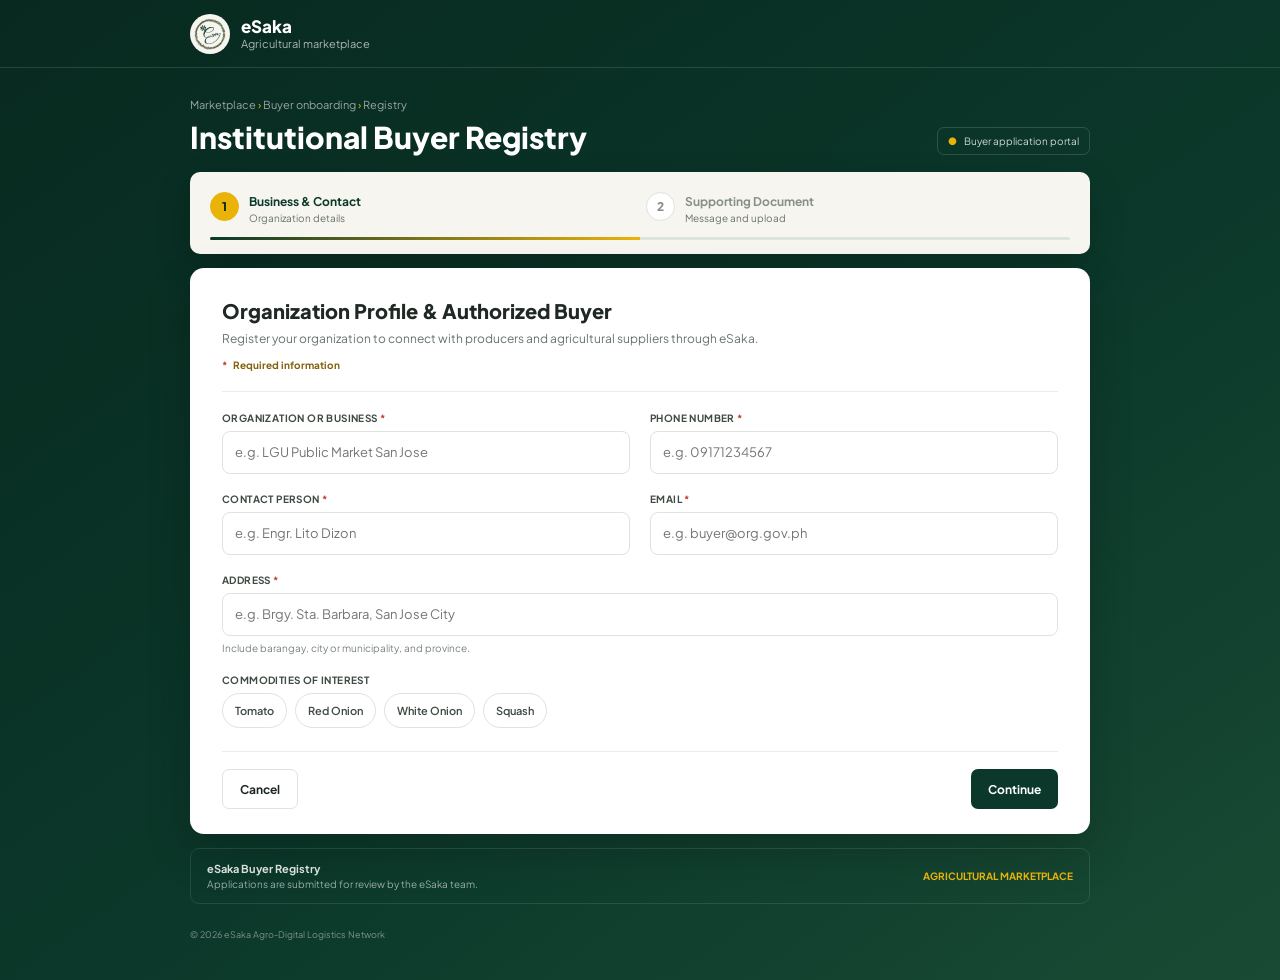
==== frontend/buyer-registry.html @ 6ed014ab "Initial commit" ====
<!DOCTYPE html>
<html lang="en">
<head>
  <link rel="stylesheet" href="assets/css/app-enhancements.css">
  <script src="assets/js/ui-feedback.js"></script>
  <script src="assets/js/app-enhancements.js" defer></script>
<meta charset="UTF-8">
<meta name="viewport" content="width=device-width, initial-scale=1.0">

<title>Institutional Buyer Registry — eSaka</title>
<script src="assets/js/config.js"></script>

<!-- Modern Typography -->
<link rel="preconnect" href="https://fonts.googleapis.com">
<link rel="preconnect" href="https://fonts.gstatic.com" crossorigin>
<link href="https://fonts.googleapis.com/css2?family=Plus+Jakarta+Sans:wght@400;500;600;700;800&display=swap" rel="stylesheet">

<link rel="stylesheet" href="assets/css/base.css">

<style>
  :root {
    --cream: #F2EDE1;
    --white: #FBF8F1;
    --ink: #2E2A22;
    --muted: #625E52;
    --border: #DFD8C6;
    --border-light: #ECE5D4;
    --green: #5B6B4F;
    --green-dark: #445439;
    --green-light: #E7EDDF;
    --brown: #C08A4E;
    --radius-sm: 8px;
    --radius-md: 16px;
    --radius-lg: 24px;
  }

  * {
    margin: 0;
    padding: 0;
    box-sizing: border-box;
  }

  html,
  body {
    width: 100%;
    min-height: 100vh;
    font-family: 'Plus Jakarta Sans', sans-serif;
    color: var(--ink);
    background:
      linear-gradient(rgba(46, 60, 40, 0.65), rgba(46, 60, 40, 0.75)),
      url('images/esakapic.png') no-repeat center center fixed;
    background-size: cover;
    display: flex;
    align-items: center;
    justify-content: center;
    padding: 40px 24px;
    -webkit-font-smoothing: antialiased;
  }

  .frame {
    width: 95%;
    max-width: 1280px;
    display: flex;
    align-items: center;
    justify-content: center;
  }

  .page-inner {
    width: 100%;
    background: var(--cream);
    border: 1.5px solid var(--border);
    border-radius: var(--radius-lg);
    box-shadow: 0 20px 50px rgba(20, 35, 15, 0.35);
    padding: 48px 64px 54px;
    animation: fadeIn 0.3s ease-in-out;
  }

  @keyframes fadeIn {
    from { opacity: 0; transform: translateY(10px); }
    to { opacity: 1; transform: translateY(0); }
  }

  /* --- BRAND LOGOS --- */
  .brand {
    display: flex;
    align-items: center;
    justify-content: center;
    gap: 20px;
    margin-bottom: 34px;
  }

  .brand-logo-img {
    height: 90px;
    width: auto;
    object-fit: contain;
    display: block;
  }

  .brand-name-img {
    height: 93px;
    width: auto;
    object-fit: contain;
    display: block;
  }

  /* --- CARD INNER --- */
  .card {
    background: var(--white);
    border: 1.5px solid var(--border);
    border-radius: var(--radius-md);
    padding: 44px 56px 40px;
  }

  .card h1 {
    font-size: 26px;
    font-weight: 800;
    letter-spacing: 0.01em;
    color: var(--green);
    text-align: center;
    text-transform: uppercase;
    margin-bottom: 36px;
  }

  .step {
    display: none;
  }

  .step.active-step {
    display: block;
  }

  .form-grid {
    display: grid;
    grid-template-columns: 1fr 1fr;
    gap: 26px 44px;
  }

  .field label {
    display: block;
    font-size: 13px;
    font-weight: 700;
    color: var(--ink);
    text-transform: uppercase;
    letter-spacing: 0.03em;
    margin-bottom: 8px;
  }

  .field label .req {
    color: #C0392B;
  }

  .field input,
  .field textarea {
    width: 100%;
    padding: 13px 18px;
    font-size: 14.5px;
    font-family: inherit;
    border: 1.5px solid var(--border);
    border-radius: var(--radius-sm);
    background: #fff;
    color: var(--ink);
    outline: none;
    transition: all 0.2s ease;
    box-sizing: border-box;
  }

  .field input:focus,
  .field textarea:focus {
    border-color: var(--green);
    box-shadow: 0 0 0 3.5px rgba(91, 107, 79, 0.16);
  }

  .field textarea {
    resize: vertical;
    min-height: 160px;
  }

  /* ================================
     FILE UPLOAD & PREVIEW  (MAIN CSS)
  ================================ */
  .upload-box {
    display: flex;
    flex-direction: column;
    gap: 12px;
    width: 100%;
  }

  .upload-box input[type="text"] {
    width: 100%;
    cursor: default;
    background: #FAF8F5;
  }

  .select-file-btn {
    align-self: flex-start;
    padding: 11px 24px;
    font-size: 13.5px;
    font-weight: 600;
    font-family: inherit;
    border: 1.5px solid var(--border);
    border-radius: var(--radius-sm);
    background: #fff;
    color: var(--ink);
    cursor: pointer;
    transition: all 0.2s ease;
  }

  .select-file-btn:hover {
    background: var(--green);
    border-color: var(--green);
    color: #fff;
  }

  /* Preview container */
  .file-preview {
    display: none;
    width: 100%;
    height: 360px;
    margin-top: 4px;
    border: 1.5px solid var(--border);
    border-radius: var(--radius-sm);
    background: #F7F4EC;
    overflow: hidden;
    align-items: center;
    justify-content: center;
  }

  .file-preview.show {
    display: flex;
  }

  /* Image preview */
  .image-preview {
    display: none;
    width: 100%;
    height: 100%;
    object-fit: contain;
    padding: 12px;
    background: #fff;
  }

  .image-preview.show {
    display: block;
  }

  /* PDF preview */
  .pdf-preview {
    display: none;
    width: 100%;
    height: 100%;
    border: none;
    background: #fff;
  }

  .pdf-preview.show {
    display: block;
  }

  /* Remove button */
  .remove-file-btn {
    display: none;
    align-self: flex-start;
    padding: 9px 18px;
    font-size: 13px;
    font-weight: 600;
    font-family: inherit;
    border: 1.5px solid #C0392B;
    border-radius: var(--radius-sm);
    background: #fff;
    color: #C0392B;
    cursor: pointer;
    transition: all 0.2s ease;
  }

  .remove-file-btn.show {
    display: inline-flex;
  }

  .remove-file-btn:hover {
    background: #C0392B;
    color: #fff;
  }

  /* File hint */
  .file-hint {
    font-size: 12.5px;
    color: var(--muted);
    margin-top: -2px;
  }

  .form-error {
    display: none;
    background: #FCE8E6;
    border: 1.5px solid #F5C2C7;
    color: #A51D24;
    font-size: 14px;
    font-weight: 600;
    padding: 12px 18px;
    border-radius: var(--radius-sm);
    margin-bottom: 24px;
  }

  .form-error.show {
    display: block;
  }

  .card-footer {
    display: flex;
    justify-content: flex-end;
    gap: 14px;
    margin-top: 36px;
  }

  .btn-outline,
  .btn-filled {
    font-family: inherit;
    font-size: 14.5px;
    font-weight: 700;
    padding: 11px 32px;
    border-radius: var(--radius-sm);
    cursor: pointer;
    transition: all 0.2s ease;
  }

  .btn-outline {
    border: 1.5px solid var(--border);
    background: #FFFFFF;
    color: var(--ink);
  }

  .btn-outline:hover {
    background: var(--cream);
    border-color: var(--green);
  }

  .btn-filled {
    border: none;
    background: var(--green);
    color: #fff;
  }

  .btn-filled:hover {
    background: var(--green-dark);
    transform: translateY(-1px);
  }

  .btn-filled:active,
  .btn-outline:active {
    transform: translateY(0);
  }

  .btn-filled:disabled {
    opacity: 0.65;
    cursor: not-allowed;
  }

  /* --- MODALS --- */
  .modal-overlay {
    display: none;
    position: fixed;
    inset: 0;
    background: rgba(30, 35, 28, 0.65);
    backdrop-filter: blur(2px);
    align-items: center;
    justify-content: center;
    z-index: 99999;
  }

  .modal-overlay.show {
    display: flex;
  }

  .modal-box {
    background: var(--cream);
    border: 1.5px solid var(--border);
    border-radius: var(--radius-md);
    padding: 38px 48px 34px;
    text-align: center;
    box-shadow: 0 16px 40px rgba(0, 0, 0, 0.28);
    max-width: 480px;
    width: calc(100% - 40px);
  }

  .modal-box h2 {
    font-size: 22px;
    font-weight: 800;
    color: var(--green);
    margin-bottom: 12px;
  }

  .modal-box p {
    font-size: 14.5px;
    color: var(--ink);
    margin-bottom: 24px;
    line-height: 1.5;
  }

  .modal-actions {
    display: flex;
    justify-content: center;
    gap: 14px;
  }

  .modal-ok {
    border: none;
    background: var(--green);
    color: #fff;
    font-family: inherit;
    font-size: 14.5px;
    font-weight: 700;
    padding: 11px 36px;
    border-radius: var(--radius-sm);
    cursor: pointer;
    transition: background 0.2s ease;
  }

  .modal-ok:hover {
    background: var(--green-dark);
  }

  /* ================================
     RESPONSIVE (MOBILE)
  ================================ */
  @media (max-width: 900px) {
    .page-inner {
      padding: 32px 24px 36px;
    }
    .card {
      padding: 30px 24px 26px;
    }
    .form-grid {
      grid-template-columns: 1fr;
      gap: 18px;
    }
    .brand-logo-img {
      height: 70px;
    }
    .brand-name-img {
      height: 72px;
    }
    .file-preview {
      height: 280px;
    }
  }

  :root {
    --forest: #0B382A;
    --forest-deep: #08291F;
    --forest-soft: #14532D;
    --gold: #EAB308;
    --cream: #F6F5EF;
    --white: #FFFFFF;
    --ink: #202824;
    --muted: #69736C;
    --border: #DCE4DC;
    --border-light: #E9EEE9;
    --green: #0B382A;
    --green-dark: #08291F;
    --green-light: #E8F0E9;
    --radius-sm: 7px;
    --radius-md: 10px;
    --radius-lg: 14px;
  }

  html, body {
    min-height: 100%;
    height: auto;
    display: block;
    padding: 0;
    background: linear-gradient(145deg, var(--forest-deep), var(--forest) 56%, #194B34);
    color: var(--ink);
  }
  body { min-height: 100vh; }
  .topbar {
    min-height: 68px;
    padding: 12px max(24px, calc((100vw - 900px) / 2));
    display: flex;
    align-items: center;
    justify-content: space-between;
    border-bottom: 1px solid rgba(255,255,255,.12);
    color: #fff;
  }
  .brand { display: flex; align-items: center; gap: 11px; margin: 0; text-decoration: none; }
  .brand-mark { display: grid; place-items: center; width: 40px; height: 40px; padding: 4px; border-radius: 50%; background: var(--cream); }
  .brand-mark img { display: block; width: 100%; height: 100%; object-fit: contain; }
  .brand-copy { display: grid; gap: 2px; }
  .brand-name { color: #fff; font-size: 17px; font-weight: 800; line-height: 1.1; }
  .brand-sub { color: rgba(255,255,255,.66); font-size: 11px; }
  .topbar-link { color: rgba(255,255,255,.84); font-size: 12px; font-weight: 600; text-decoration: none; }
  .topbar-link:hover { color: var(--gold); }
  .frame { width: min(100% - 32px, 900px); max-width: 900px; margin: 0 auto; padding: 30px 0 40px; display: block; }
  .page-inner { width: 100%; padding: 0; background: transparent; border: 0; border-radius: 0; box-shadow: none; animation: fadeIn .3s ease-in-out; }
  .page-heading { margin: 0 0 17px; }
  .crumbs { margin-bottom: 8px; color: rgba(255,255,255,.58); font-size: 11px; }
  .crumbs span { color: var(--gold); }
  .heading-row { display: flex; align-items: end; justify-content: space-between; gap: 14px; }
  .page-heading h1 { color: #fff; font-size: clamp(23px, 4vw, 30px); font-weight: 800; line-height: 1.2; }
  .secure-note { display: inline-flex; align-items: center; gap: 7px; padding: 7px 10px; border: 1px solid rgba(255,255,255,.15); border-radius: 7px; color: rgba(255,255,255,.8); font-size: 10px; white-space: nowrap; }
  .secure-note span { color: var(--gold); }

  .progress-card { margin-bottom: 14px; padding: 17px 20px 14px; border-radius: var(--radius-md); background: var(--cream); box-shadow: 0 14px 36px rgba(0,0,0,.16); }
  .step-list { display: grid; grid-template-columns: 1fr 1fr; gap: 12px; }
  .step-indicator { display: flex; align-items: center; gap: 10px; color: #879087; }
  .step-number { display: grid; place-items: center; width: 29px; height: 29px; flex: 0 0 29px; border: 1px solid var(--border); border-radius: 50%; background: #fff; font-size: 12px; font-weight: 800; }
  .step-indicator.active { color: var(--forest); }
  .step-indicator.active .step-number { border-color: var(--gold); background: var(--gold); color: var(--forest-deep); }
  .step-indicator.done .step-number { border-color: var(--forest); background: var(--forest); color: #fff; }
  .step-label { font-size: 12px; font-weight: 700; }
  .step-caption { display: block; margin-top: 2px; color: var(--muted); font-size: 10px; }
  .progress-track { height: 3px; margin-top: 13px; border-radius: 3px; background: var(--border); overflow: hidden; }
  .progress-fill { width: 50%; height: 100%; background: linear-gradient(90deg, var(--forest), var(--gold)); transition: width .25s ease; }

  .card { padding: 30px 32px 25px; border: 0; border-radius: var(--radius-lg); background: var(--white); box-shadow: 0 18px 45px rgba(0,0,0,.2); }
  .card-heading { padding-bottom: 18px; border-bottom: 1px solid var(--border-light); }
  .card-heading h2 { color: var(--ink); font-size: 20px; font-weight: 800; line-height: 1.3; }
  .card-heading p { max-width: 620px; margin-top: 6px; color: var(--muted); font-size: 12px; line-height: 1.55; }
  .required-note { display: inline-flex; gap: 6px; margin-top: 10px; color: #80600A; font-size: 10px; font-weight: 700; }
  .required-note span { color: #C0392B; }
  .step { padding-top: 20px; }
  .form-grid { gap: 19px 20px; }
  .field label { margin-bottom: 7px; color: #3F4A42; font-size: 10px; letter-spacing: .04em; }
  .field input, .field textarea { min-height: 43px; padding: 10px 12px; border-color: var(--border); border-radius: 8px; font-size: 13px; }
  .field input:focus, .field textarea:focus { border-color: var(--forest-soft); box-shadow: 0 0 0 3px rgba(20,83,45,.1); }
  .field-hint, .file-hint { margin-top: 5px; color: #7A847C; font-size: 10px; line-height: 1.45; }
  .commodity-field { grid-column: 1 / -1; }
  .commodity-list { display: flex; flex-wrap: wrap; gap: 8px; }
  .commodity-chip { min-height: 35px; padding: 7px 12px; border: 1px solid var(--border); border-radius: 18px; background: #fff; color: #3F4A42; font: 600 11px 'Plus Jakarta Sans', sans-serif; cursor: pointer; transition: background .15s ease, border-color .15s ease, color .15s ease; }
  .commodity-chip:hover { border-color: var(--forest-soft); }
  .commodity-chip[aria-pressed="true"] { border-color: var(--forest); background: var(--forest); color: #fff; }
  .commodity-chip:focus-visible, button:focus-visible, a:focus-visible { outline: 3px solid rgba(234,179,8,.65); outline-offset: 2px; }
  .upload-box { gap: 9px; }
  .upload-box input[type="text"] { min-height: 43px; }
  .select-file-btn, .remove-file-btn { padding: 9px 14px; border-radius: 7px; font-size: 12px; }
  .select-file-btn:hover { background: var(--forest); }
  .file-preview { height: 290px; border-radius: 8px; }
  .form-error { margin: 0 0 14px; padding: 10px 12px; border-radius: 7px; font-size: 12px; }
  .card-footer { justify-content: space-between; margin-top: 23px; padding-top: 17px; border-top: 1px solid var(--border-light); }
  .btn-outline, .btn-filled, .modal-ok { min-height: 40px; padding: 9px 17px; border-radius: 7px; font-size: 12px; }
  .btn-outline { border-color: var(--border); }
  .btn-outline:hover { background: var(--cream); }
  .btn-filled, .modal-ok { background: var(--forest); }
  .btn-filled:hover, .modal-ok:hover { background: var(--forest-deep); }
  .btn-filled:disabled { transform: none; }
  .trust-line { display: flex; align-items: center; justify-content: space-between; gap: 12px; margin-top: 14px; padding: 13px 16px; border: 1px solid rgba(255,255,255,.1); border-radius: 9px; color: rgba(255,255,255,.84); }
  .trust-line strong { display: block; font-size: 11px; }
  .trust-line p { margin-top: 3px; color: rgba(255,255,255,.58); font-size: 10px; }
  .trust-tag { color: var(--gold); font-size: 10px; font-weight: 700; white-space: nowrap; }
  .site-footer { display: flex; justify-content: space-between; gap: 10px; margin-top: 25px; color: rgba(255,255,255,.45); font-size: 9px; }
  .modal-box { border: 0; border-radius: 12px; background: #fff; }
  .modal-box h2 { color: var(--forest); }
  .modal-ok { min-width: 100px; }

  @media (max-width: 640px) {
    .topbar { min-height: 60px; padding: 10px 16px; }
    .brand-sub { font-size: 9px; }
    .frame { width: calc(100% - 24px); padding: 23px 0 28px; }
    .heading-row { align-items: flex-start; flex-direction: column; gap: 9px; }
    .secure-note { font-size: 9px; }
    .progress-card { padding: 14px 13px 12px; }
    .step-list { gap: 6px; }
    .step-indicator { align-items: flex-start; gap: 7px; }
    .step-number { width: 25px; height: 25px; flex-basis: 25px; }
    .step-label { font-size: 10px; }
    .step-caption { font-size: 9px; }
    .card { padding: 22px 16px 18px; }
    .card-heading h2 { font-size: 17px; }
    .form-grid { gap: 15px; }
    .card-footer { gap: 9px; }
    .btn-outline, .btn-filled { padding-inline: 12px; }
    .trust-line { align-items: flex-start; flex-direction: column; }
    .site-footer { flex-direction: column; }
  }

  @media (prefers-reduced-motion: reduce) {
    *, *::before, *::after { animation-duration: .01ms !important; transition-duration: .01ms !important; }
  }
</style>
</head>

<body>

<header class="topbar">
  <a class="brand" href="index.html" aria-label="eSaka home">
    <span class="brand-mark" aria-hidden="true"><img src="images/esakalogo.png" alt=""></span>
    <span class="brand-copy">
      <span class="brand-name">eSaka</span>
      <span class="brand-sub">Agricultural marketplace</span>
    </span>
  </a>
</header>

<div class="frame">
  <div class="page-inner">

    <div class="page-heading">
      <div class="crumbs">Marketplace <span>›</span> Buyer onboarding <span>›</span> Registry</div>
      <div class="heading-row">
        <h1>Institutional Buyer Registry</h1>
        <div class="secure-note"><span aria-hidden="true">●</span> Buyer application portal</div>
      </div>
    </div>

    <section class="progress-card" aria-label="Registration progress">
      <div class="step-list">
        <div class="step-indicator active" data-progress-step="1">
          <span class="step-number">1</span>
          <span><span class="step-label">Business &amp; Contact</span><span class="step-caption">Organization details</span></span>
        </div>
        <div class="step-indicator" data-progress-step="2">
          <span class="step-number">2</span>
          <span><span class="step-label">Supporting Document</span><span class="step-caption">Message and upload</span></span>
        </div>
      </div>
      <div class="progress-track" aria-hidden="true"><div class="progress-fill" id="progressFill"></div></div>
    </section>

    <!-- CARD -->
    <div class="card">
      <div class="card-heading">
        <h2>Organization Profile &amp; Authorized Buyer</h2>
        <p>Register your organization to connect with producers and agricultural suppliers through eSaka.</p>
        <span class="required-note"><span>*</span> Required information</span>
      </div>

      <form id="registryForm" onsubmit="return false;">

        <!-- STEP 1 -->
        <div class="step active-step" id="step-1">
          <p class="form-error" id="step1Error">
            Please fill in all required fields.
          </p>

          <div class="form-grid">
            <div class="field">
              <label for="orgName">
                Organization or Business
                <span class="req">*</span>
              </label>
              <input
                type="text"
                id="orgName"
                placeholder="e.g. LGU Public Market San Jose"
                required
              >
            </div>

            <div class="field">
              <label for="phoneNumber">
                Phone Number
                <span class="req">*</span>
              </label>
              <input
                type="tel"
                id="phoneNumber"
                placeholder="e.g. 09171234567"
                required
              >
            </div>

            <div class="field">
              <label for="contactPerson">
                Contact Person
                <span class="req">*</span>
              </label>
              <input
                type="text"
                id="contactPerson"
                placeholder="e.g. Engr. Lito Dizon"
                required
              >
            </div>

            <div class="field">
              <label for="buyerEmail">
                Email
                <span class="req">*</span>
              </label>
              <input
                type="email"
                id="buyerEmail"
                placeholder="e.g. buyer@org.gov.ph"
                required
              >
            </div>

            <div class="field" style="grid-column: 1 / -1;">
              <label for="address">
                Address
                <span class="req">*</span>
              </label>
              <input
                type="text"
                id="address"
                placeholder="e.g. Brgy. Sta. Barbara, San Jose City"
                required
              >
              <p class="field-hint">Include barangay, city or municipality, and province.</p>
            </div>

            <div class="field commodity-field">
              <label>COMMODITIES OF INTEREST</label>
              <div class="commodity-list" id="commodityList" aria-label="Choose commodities">
                <button class="commodity-chip" type="button" data-commodity="Tomato" aria-pressed="false">Tomato</button>
                <button class="commodity-chip" type="button" data-commodity="Red Onion" aria-pressed="false">Red Onion</button>
                <button class="commodity-chip" type="button" data-commodity="White Onion" aria-pressed="false">White Onion</button>
                <button class="commodity-chip" type="button" data-commodity="Squash" aria-pressed="false">Squash</button>
              </div>
            </div>
          </div>

          <div class="card-footer">
            <button
              type="button"
              class="btn-outline"
              id="cancelStep1"
            >
              Cancel
            </button>

            <button
              type="button"
              class="btn-filled"
              id="toStep2"
            >
              Continue
            </button>
          </div>
        </div>

        <!-- STEP 2 -->
        <div class="step" id="step-2">
          <p class="form-error" id="step2Error">
            Please upload a valid document.
          </p>

          <div class="form-grid">
            <div class="field">
              <label for="message">
                Message (Optional)
              </label>
              <textarea
                id="message"
                rows="6"
                placeholder="Add any specific requirements or questions..."
              ></textarea>
              <p class="field-hint">Optional. Selected commodities will be included with your application.</p>
            </div>

            <div class="field">
              <label for="uploadName">
                Upload Documents
                <span class="req">*</span>
              </label>

              <div class="upload-box">

                <input
                  type="text"
                  id="uploadName"
                  readonly
                  placeholder="Select a document..."
                >

                <input
                  type="file"
                  id="fileInput"
                  hidden
                  accept=".jpg,.jpeg,.pdf,image/jpeg,application/pdf"
                >

                <button
                  type="button"
                  class="select-file-btn"
                  id="selectFileBtn"
                >
                  Select File
                </button>

                <!-- FILE PREVIEW -->
                <div id="filePreview" class="file-preview">

                  <img
                    id="imagePreview"
                    class="image-preview"
                    alt="Document Preview"
                  >

                  <iframe
                    id="pdfPreview"
                    class="pdf-preview"
                    title="PDF Preview"
                  ></iframe>

                </div>

                <!-- REMOVE FILE -->
                <button
                  type="button"
                  id="removeFileBtn"
                  class="remove-file-btn"
                >
                  Remove File
                </button>

                <div class="file-hint">
                  Accepted file types: JPEG / JPG and PDF. One attachment only.
                </div>

              </div>
            </div>
          </div>

          <div class="card-footer">
            <button
              type="button"
              class="btn-outline"
              id="backToStep1"
            >
              Back
            </button>

            <button
              type="button"
              class="btn-filled"
              id="submitBtn"
            >
              Submit Application
            </button>
          </div>
        </div>

      </form>
    </div>

    <aside class="trust-line">
      <div>
        <strong>eSaka Buyer Registry</strong>
        <p>Applications are submitted for review by the eSaka team.</p>
      </div>
      <span class="trust-tag">AGRICULTURAL MARKETPLACE</span>
    </aside>

    <footer class="site-footer">
      <span>© 2026 eSaka Agro-Digital Logistics Network</span>
    </footer>

  </div>
</div>

<!-- CONFIRMATION MODAL -->
<div class="modal-overlay" id="confirmModal">
  <div class="modal-box">
    <h2>Confirm Submission</h2>
    <p>
      Are you sure you want to submit your buyer registration application? Please verify that all details and documents provided are correct.
    </p>
    <div class="modal-actions">
      <button class="btn-outline" id="confirmCancelBtn" type="button">
        Cancel
      </button>
      <button class="modal-ok" id="confirmProceedBtn" type="button">
        Confirm & Submit
      </button>
    </div>
  </div>
</div>

<!-- SUCCESS MODAL -->
<div class="modal-overlay" id="submittedModal">
  <div class="modal-box">
    <h2>Submission Successful!</h2>
    <p>
      Your buyer registry application has been submitted successfully.
      Your application is now pending verification.
    </p>
    <button class="modal-ok" id="modalOkBtn" type="button">
      OK
    </button>
  </div>
</div>

<!-- ERROR MODAL -->
<div class="modal-overlay" id="errorModal">
  <div class="modal-box">
    <h2>Submission Failed</h2>
    <p id="errorModalMessage">
      Something went wrong while submitting your application.
    </p>
    <button class="modal-ok" id="errorModalOkBtn" type="button">
      OK
    </button>
  </div>
</div>

<script>
const API_BASE_URL = window.API_BASE_URL || "https://esaka-backend-production.up.railway.app";
const BUYER_REGISTRY_ENDPOINT = `${API_BASE_URL}/api/buyer-registry/buyer-registry`;

const step1 = document.getElementById("step-1");
const step2 = document.getElementById("step-2");
const registryForm = document.getElementById("registryForm");
const step1Error = document.getElementById("step1Error");
const step2Error = document.getElementById("step2Error");
const fileInput = document.getElementById("fileInput");
const uploadName = document.getElementById("uploadName");
const submitBtn = document.getElementById("submitBtn");
const filePreview = document.getElementById("filePreview");
const imagePreview = document.getElementById("imagePreview");
const pdfPreview = document.getElementById("pdfPreview");
const removeFileBtn = document.getElementById("removeFileBtn");

const confirmModal = document.getElementById("confirmModal");
const confirmCancelBtn = document.getElementById("confirmCancelBtn");
const confirmProceedBtn = document.getElementById("confirmProceedBtn");

const submittedModal = document.getElementById("submittedModal");
const errorModal = document.getElementById("errorModal");
const errorModalMessage = document.getElementById("errorModalMessage");
const progressFill = document.getElementById("progressFill");

function updateProgress(activeStep) {
  document.querySelectorAll("[data-progress-step]").forEach(function(indicator) {
    const stepNumber = Number(indicator.dataset.progressStep);
    indicator.classList.toggle("active", stepNumber === activeStep);
    indicator.classList.toggle("done", stepNumber < activeStep);
  });
  progressFill.style.width = activeStep === 1 ? "50%" : "100%";
}

function showStep(step) {
  [step1, step2].forEach(function(s) {
    s.classList.remove("active-step");
  });
  step.classList.add("active-step");
  updateProgress(step === step1 ? 1 : 2);
}

document.querySelectorAll(".commodity-chip").forEach(function(chip) {
  chip.addEventListener("click", function() {
    const isSelected = chip.getAttribute("aria-pressed") === "true";
    chip.setAttribute("aria-pressed", String(!isSelected));
  });
});

document.getElementById("cancelStep1").addEventListener("click", function() {
  window.location.href = "index.html";
});

document.getElementById("toStep2").addEventListener("click", function() {
  const orgName = document.getElementById("orgName").value.trim();
  const contactPerson = document.getElementById("contactPerson").value.trim();
  const address = document.getElementById("address").value.trim();
  const phoneNumber = document.getElementById("phoneNumber").value.trim();
  const buyerEmail = document.getElementById("buyerEmail").value.trim();

  if (!orgName || !contactPerson || !address || !phoneNumber || !buyerEmail) {
    step1Error.textContent = "Please fill in all required fields.";
    step1Error.classList.add("show");
    return;
  }

  // ✅ PHONE NUMBER VALIDATION — 11 digits only
  if (!/^09\d{9}$/.test(phoneNumber)) {
    step1Error.textContent = "Please enter a valid Philippine phone number with 11 digits (e.g., 09171234567).";
    step1Error.classList.add("show");
    return;
  }

  const emailPattern = /^[^\s@]+@[^\s@]+\.[^\s@]+$/;
  if (!emailPattern.test(buyerEmail)) {
    step1Error.textContent = "Please enter a valid email address.";
    step1Error.classList.add("show");
    return;
  }

  step1Error.classList.remove("show");
  showStep(step2);
});

document.getElementById("backToStep1").addEventListener("click", function() {
  step2Error.classList.remove("show");
  showStep(step1);
});

document.getElementById("selectFileBtn").addEventListener("click", function() {
  fileInput.click();
});

fileInput.addEventListener("change", function() {

  if (!fileInput.files.length) {
    clearFilePreview();
    return;
  }

  const file = fileInput.files[0];
  const fileName = file.name.toLowerCase();

  const allowedExtensions = [".jpg", ".jpeg", ".pdf"];

  const validExtension = allowedExtensions.some(function(extension) {
    return fileName.endsWith(extension);
  });

  const validMime =
    file.type === "image/jpeg" ||
    file.type === "application/pdf";

  // INVALID FILE
  if (!validExtension || !validMime) {

    fileInput.value = "";
    uploadName.value = "";

    clearFilePreview();

    step2Error.textContent =
      "Invalid file. Please upload JPEG/JPG or PDF only.";

    step2Error.classList.add("show");

    return;
  }

  // VALID FILE
  uploadName.value = file.name;
  step2Error.classList.remove("show");

  const fileURL = URL.createObjectURL(file);

  // Reset previews first
  imagePreview.classList.remove("show");
  pdfPreview.classList.remove("show");

  // IMAGE PREVIEW
  if (file.type === "image/jpeg") {
    imagePreview.src = fileURL;
    imagePreview.classList.add("show");
  }

  // PDF PREVIEW
  else if (file.type === "application/pdf") {
    pdfPreview.src = fileURL;
    pdfPreview.classList.add("show");
  }

  filePreview.classList.add("show");
  removeFileBtn.classList.add("show");
});

function clearFilePreview() {

  fileInput.value = "";
  uploadName.value = "";

  imagePreview.src = "";
  pdfPreview.src = "";

  imagePreview.classList.remove("show");
  pdfPreview.classList.remove("show");

  filePreview.classList.remove("show");
  removeFileBtn.classList.remove("show");
}

removeFileBtn.addEventListener("click", function() {
  clearFilePreview();
  step2Error.classList.remove("show");
});

/* PINDOT NG SUBMIT APPLICATION -> MAGBUBUKAS ANG CONFIRM MODAL */
submitBtn.addEventListener("click", function(e) {
  e.preventDefault();

  if (!fileInput.files.length) {
    step2Error.textContent = "Please upload a document before submitting.";
    step2Error.classList.add("show");
    return;
  }

  const file = fileInput.files[0];
  const fileName = file.name.toLowerCase();
  const allowedExtensions = [".jpg", ".jpeg", ".pdf"];
  const validExtension = allowedExtensions.some(function(extension) {
    return fileName.endsWith(extension);
  });
  const validMime = file.type === "image/jpeg" || file.type === "application/pdf";

  if (!validExtension || !validMime) {
    step2Error.textContent = "Invalid file. Please upload JPEG/JPG or PDF only.";
    step2Error.classList.add("show");
    return;
  }

  step2Error.classList.remove("show");
  confirmModal.classList.add("show");
});

/* CANCEL SA CONFIRM MODAL */
confirmCancelBtn.addEventListener("click", function(e) {
  e.preventDefault();
  confirmModal.classList.remove("show");
});

/* CONFIRM & SUBMIT SA MODAL */
confirmProceedBtn.addEventListener("click", async function(e) {
  e.preventDefault();
  confirmModal.classList.remove("show");
  await executeSubmission();
});

/* FETCH DISPATCH */
async function executeSubmission() {
  const file = fileInput.files[0];

  const formData = new FormData();
  formData.append("organization", document.getElementById("orgName").value.trim());
  formData.append("contact_person", document.getElementById("contactPerson").value.trim());
  formData.append("phone_number", document.getElementById("phoneNumber").value.trim());
  formData.append("email_address", document.getElementById("buyerEmail").value.trim());
  formData.append("address", document.getElementById("address").value.trim());
  const selectedCommodities = Array.from(document.querySelectorAll('.commodity-chip[aria-pressed="true"]'))
    .map(function(chip) { return chip.dataset.commodity; });
  const buyerMessage = document.getElementById("message").value.trim();
  const messageParts = [];
  if (selectedCommodities.length) {
    messageParts.push("Commodities of interest: " + selectedCommodities.join(", "));
  }
  if (buyerMessage) messageParts.push(buyerMessage);
  formData.append("message", messageParts.join("\n\n"));
  formData.append("document", file);

  submitBtn.disabled = true;
  submitBtn.textContent = "Submitting...";

  try {
    const response = await fetch(BUYER_REGISTRY_ENDPOINT, {
      method: "POST",
      body: formData
    });

    let data = null;
    try {
      data = await response.json();
    } catch (jsonError) {
      data = null;
    }

    if (!response.ok) {
      let errorMessage = "Unable to submit buyer registry.";
      if (data && data.detail) {
        if (Array.isArray(data.detail)) {
          errorMessage = data.detail.map(function(error) {
            return error.msg || "Invalid input.";
          }).join(", ");
        } else {
          errorMessage = data.detail;
        }
      }
      throw new Error(errorMessage);
    }

    // Mananatili ang success modal dito
    submittedModal.classList.add("show");
  } catch (error) {
    errorModalMessage.textContent = error.message || "Something went wrong while submitting your application.";
    errorModal.classList.add("show");
  } finally {
    submitBtn.disabled = false;
    submitBtn.textContent = "Submit Application";
  }
}

/* OK BUTTON CLICK PARA LUMIPAT */
document.getElementById("modalOkBtn").addEventListener("click", function(e) {
  e.preventDefault();
  window.location.href = "index.html";
});

document.getElementById("errorModalOkBtn").addEventListener("click", function(e) {
  e.preventDefault();
  errorModal.classList.remove("show");
});
</script>

</body>
</html>
---- frontend/assets/css/app-enhancements.css ----
html[data-theme="dark"] {
  color-scheme: dark;
  --cream: #151b18;
  --white: #202923;
  --ink: #e5ece7;
  --muted: #a4b2a9;
  --border: #3b4941;
  --border-light: #344139;
  --green-light: #2b3b31;
  --admin-canvas: #151b18;
  --admin-surface: #202923;
  --admin-ink: #e5ece7;
  --admin-muted: #a4b2a9;
  --admin-line: #3b4941;
  --admin-green-tint: #2b3b31;
}

html[data-theme="dark"] body,
html[data-theme="dark"] body.pc-modern {
  background: #151b18 !important;
  color: #e5ece7 !important;
}

html[data-theme="dark"] .card,
html[data-theme="dark"] .modal-box,
html[data-theme="dark"] .summary-card,
html[data-theme="dark"] .user-info,
html[data-theme="dark"] .search-box,
html[data-theme="dark"] .form-field input,
html[data-theme="dark"] .form-field select,
html[data-theme="dark"] .form-field textarea,
html[data-theme="dark"] input,
html[data-theme="dark"] select,
html[data-theme="dark"] textarea,
html[data-theme="dark"] .btn-secondary,
html[data-theme="dark"] .btn-outline-report,
html[data-theme="dark"] .action-btn,
html[data-theme="dark"] .btn-page {
  background-color: #202923 !important;
  color: #e5ece7 !important;
  border-color: #3b4941 !important;
}

html[data-theme="dark"] .main,
html[data-theme="dark"] .view,
html[data-theme="dark"] .main-content,
html[data-theme="dark"] .content,
html[data-theme="dark"] .dashboard-content {
  background-color: #151b18 !important;
  color: #e5ece7 !important;
}

html[data-theme="dark"] table,
html[data-theme="dark"] tbody,
html[data-theme="dark"] tr,
html[data-theme="dark"] td,
html[data-theme="dark"] th {
  color: #e5ece7;
  border-color: #344139 !important;
}

html[data-theme="dark"] thead th,
html[data-theme="dark"] tbody tr:hover td {
  background-color: #26332b !important;
}

html[data-theme="dark"] h1,
html[data-theme="dark"] h2,
html[data-theme="dark"] h3,
html[data-theme="dark"] label,
html[data-theme="dark"] .card-title,
html[data-theme="dark"] .main-header h1,
html[data-theme="dark"] .summary-count {
  color: #e5ece7 !important;
}

.theme-toggle {
  flex: none;
  display: inline-flex;
  align-items: center;
  justify-content: center;
  width: 36px;
  height: 36px;
  padding: 0;
  border: 1px solid var(--border, #dfe8e3);
  border-radius: 50%;
  background: var(--white, #fff);
  color: var(--ink, #10261d);
  font: inherit;
  font-size: 12px;
  font-weight: 700;
  cursor: pointer;
}

body > .theme-toggle {
  position: fixed;
  bottom: 16px;
  right: 16px;
  z-index: 900;
  box-shadow: 0 2px 8px rgba(0, 0, 0, .15);
}

#apiLoadingProgress {
  position: fixed;
  z-index: 10000;
  inset: 0 auto auto 0;
  width: 100%;
  height: 3px;
  opacity: 0;
  pointer-events: none;
  transition: opacity .15s ease;
}

#apiLoadingProgress.is-visible { opacity: 1; }
#apiLoadingProgress span {
  display: block;
  width: 35%;
  height: 100%;
  background: #e3a93a;
  animation: api-loading 1s ease-in-out infinite alternate;
}

@keyframes api-loading {
  from { transform: translateX(0); }
  to { transform: translateX(190%); }
}

button.is-loading,
input[type="submit"].is-loading {
  position: relative;
  opacity: .78;
  cursor: wait !important;
}

button.is-loading::after,
input[type="submit"].is-loading::after {
  content: "";
  display: inline-block;
  width: 13px;
  height: 13px;
  margin-left: 9px;
  vertical-align: -2px;
  border: 2px solid currentColor;
  border-right-color: transparent;
  border-radius: 50%;
  animation: button-spinner .65s linear infinite;
}

@keyframes button-spinner { to { transform: rotate(360deg); } }

@media (prefers-reduced-motion: reduce) {
  #apiLoadingProgress span,
  button.is-loading::after,
  input[type="submit"].is-loading::after {
    animation-duration: 1.8s;
  }
}

/* Uniform dark-mode readability across all roles */
html[data-theme="dark"] body.pc-modern,
html[data-theme="dark"] body {
  --white: #202923;
  --cream: #151b18;
  --ink: #e5ece7;
  --neutral: #e5ece7;
  --muted: #a4b2a9;
  --border: #3b4941;
  --border-light: #344139;
  --green-light: #2b3b31;
  --primary: #7fd69a;
  --pc-secondary: #a4b2a9;
  --gold: #e6c36a;
}

html[data-theme="dark"] .topbar,
html[data-theme="dark"] body.pc-modern .topbar,
html[data-theme="dark"] .main-header,
html[data-theme="dark"] .notification-dropdown,
html[data-theme="dark"] .notification-header,
html[data-theme="dark"] .notification-item,
html[data-theme="dark"] .pc-panel,
html[data-theme="dark"] .pc-kpi-card,
html[data-theme="dark"] .alert-card,
html[data-theme="dark"] .map-legend,
html[data-theme="dark"] .modal-content,
html[data-theme="dark"] .modal-header,
html[data-theme="dark"] .modal-footer,
html[data-theme="dark"] .dropdown-menu,
html[data-theme="dark"] .pagination,
html[data-theme="dark"] .filter-bar,
html[data-theme="dark"] .toolbar {
  background: #202923 !important;
  color: #e5ece7 !important;
  border-color: #3b4941 !important;
}

html[data-theme="dark"] .user-name,
html[data-theme="dark"] .user-role,
html[data-theme="dark"] .section-heading,
html[data-theme="dark"] .eyebrow,
html[data-theme="dark"] .map-legend,
html[data-theme="dark"] .map-legend span,
html[data-theme="dark"] .card-header,
html[data-theme="dark"] .card-header *,
html[data-theme="dark"] .card h1,
html[data-theme="dark"] .card h2,
html[data-theme="dark"] .card h3,
html[data-theme="dark"] .card h4,
html[data-theme="dark"] .card p,
html[data-theme="dark"] .card strong,
html[data-theme="dark"] .card-subtitle,
html[data-theme="dark"] .summary-label,
html[data-theme="dark"] .help-text,
html[data-theme="dark"] .alert-desc,
html[data-theme="dark"] .pc-panel *,
html[data-theme="dark"] .pc-kpi-card *,
html[data-theme="dark"] .notification-dropdown *,
html[data-theme="dark"] .alert-card *,
html[data-theme="dark"] .modal-box *,
html[data-theme="dark"] .modal-content * {
  color: #e5ece7;
}

html[data-theme="dark"] .user-role,
html[data-theme="dark"] .card-subtitle,
html[data-theme="dark"] .summary-label,
html[data-theme="dark"] .help-text,
html[data-theme="dark"] .alert-desc {
  color: #a4b2a9;
}

html[data-theme="dark"] .section-heading,
html[data-theme="dark"] .eyebrow {
  color: #7fd69a;
}

html[data-theme="dark"] .leaflet-popup-content-wrapper,
html[data-theme="dark"] .leaflet-popup-tip,
html[data-theme="dark"] .leaflet-control,
html[data-theme="dark"] .leaflet-bar a {
  background: #202923 !important;
  color: #e5ece7 !important;
}
---- frontend/assets/css/base.css ----
:root{
  /* ---- Core palette ---- */
  --cream:#F2EDE1;        /* page background */
  --white:#FBF8F1;        /* card / input background */
  --ink:#2E2A22;          /* primary text */
  --muted:#6b6656;        /* secondary text */
  --border:#DFD8C6;       /* hairline borders */
 
  --green:#5B6B4F;        /* brand primary — sidebar, headings, primary buttons */
  --green-dark:#495a3f;   /* hover/active state for green elements */
  --brown:#C08A4E;        /* banner/section header */
  --gold:#C9A15A;         /* accent — role label text, highlights */
 
  /* ---- Status colors (SOLID pill style — the default across the app:
     white bold text on a solid color background) ---- */
  --status-confirmed:#3d8b40;   /* Confirmed / Approved / Verified */
  --status-submitted:#d99a1b;   /* Submitted / Pending */
  --status-rejected:#a1382b;    /* Rejected / Flagged / Error */
  --status-neutral:#8a8a8a;     /* No data / cancelled / inactive */
 
  /* ---- Status colors PASTEL pill style — used for lighter-weight
     badges like role labels or secondary status, dark text on light bg ---- */
  --pastel-green-bg:#DCEAD3;
  --pastel-green-text:#3d6b3a;
  --pastel-red-bg:#F1D9D5;
  --pastel-red-text:#a1382b;
  --pastel-gold-bg:#F2E3C6;
  --pastel-gold-text:#8a6516;
 
  /* ---- Map legend colors (Leaflet marker status) ---- */
  --map-surplus:#c0392b;
  --map-deficit:#e6b800;
  --map-balanced:#3d8b40;
  --map-no-data:#8a8a8a;
 
  /* ---- Layout constants ---- */
  --sidebar-width:260px;
  --topbar-height:73px;
  --radius-sm:5px;
  --radius-md:8px;
  --radius-lg:10px;
}
 
*{ margin:0; padding:0; box-sizing:border-box; }
 
html,body{
  width:100%;
  min-height:100vh;
  font-family:'Inter', sans-serif;
  background:var(--cream);
  color:var(--ink);
}

 
a{ color:inherit; }
 
button, input, select, textarea{
  font-family:'Inter', sans-serif;
}
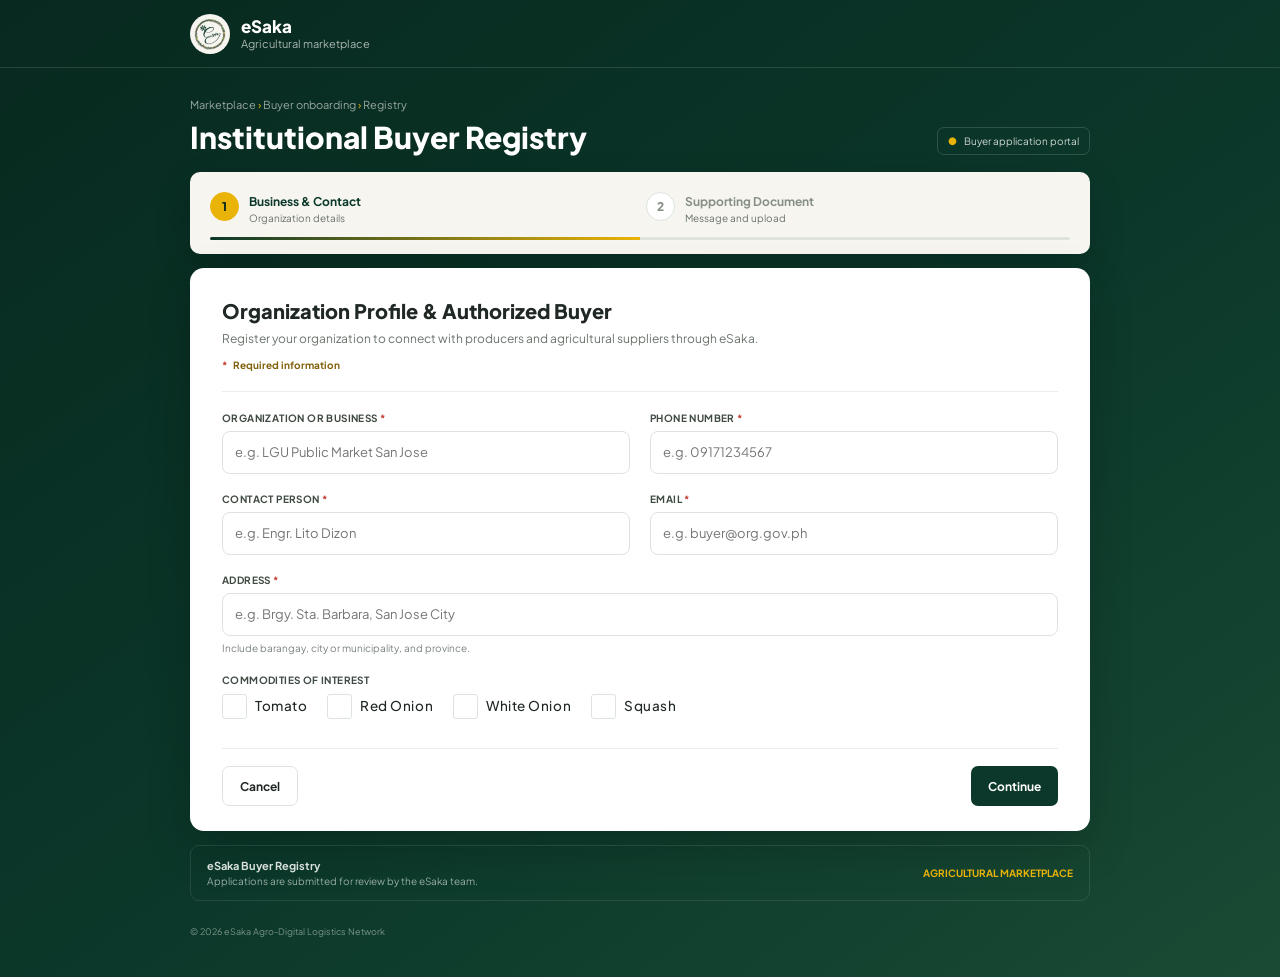
==== commit b3d5b2a1: "reporting cycle kulang, suggestion price done and map" ====
--- a/frontend/buyer-registry.html
+++ b/frontend/buyer-registry.html
@@ -550,6 +550,67 @@
   .modal-box h2 { color: var(--forest); }
   .modal-ok { min-width: 100px; }
 
+  .commodity-list {
+    display: flex;
+    flex-wrap: wrap;
+    gap: 20px;
+    align-items: center;
+    margin-top: 6px;
+  }
+
+
+  .commodity-list label {
+    display: inline-flex !important;
+    align-items: center !important;
+    gap: 8px !important;
+    font-size: 13.5px !important;
+    font-weight: 500 !important;
+    text-transform: none !important;
+    color: var(--ink) !important;
+    cursor: pointer !important;
+    background: transparent !important;
+    border: none !important;
+    padding: 0 !important;
+    box-shadow: none !important;
+  }
+
+
+  .commodity-list input[type="checkbox"] {
+    width: 25px !important;
+    height: 25px !important;
+    min-height: auto !important;
+    padding: 0 !important;
+    margin: 0 !important;
+    accent-color: var(--forest);
+    cursor: pointer;
+    appearance: none !important;
+    -webkit-appearance: none !important;
+    background-color: #fff !important;
+    border: 1.5px solid var(--border) !important;
+    border-radius: 3px !important;
+    display: inline-grid !important;
+    place-content: center !important;
+    transform: translateY(1px);
+  }
+
+
+  .commodity-list input[type="checkbox"]::before {
+    content: "";
+    width: 8px;
+    height: 8px;
+    transform: scale(0);
+    transition: 120ms transform ease-in-out;
+    box-shadow: inset 1em 1em var(--forest);
+    transform-origin: center;
+    clip-path: polygon(14% 44%, 0 65%, 50% 100%, 100% 16%, 80% 0%, 43% 62%);
+  }
+
+
+  .commodity-list input[type="checkbox"]:checked::before {
+    transform: scale(1);
+  }
+
+
   @media (max-width: 640px) {
     .topbar { min-height: 60px; padding: 10px 16px; }
     .brand-sub { font-size: 9px; }
@@ -698,15 +759,24 @@
             </div>
 
             <div class="field commodity-field">
-              <label>COMMODITIES OF INTEREST</label>
-              <div class="commodity-list" id="commodityList" aria-label="Choose commodities">
-                <button class="commodity-chip" type="button" data-commodity="Tomato" aria-pressed="false">Tomato</button>
-                <button class="commodity-chip" type="button" data-commodity="Red Onion" aria-pressed="false">Red Onion</button>
-                <button class="commodity-chip" type="button" data-commodity="White Onion" aria-pressed="false">White Onion</button>
-                <button class="commodity-chip" type="button" data-commodity="Squash" aria-pressed="false">Squash</button>
-              </div>
-            </div>
-          </div>
+  <label>COMMODITIES OF INTEREST</label>
+  <div class="commodity-list" id="commodityList" aria-label="Choose commodities">
+    <label>
+      <input type="checkbox" name="commodities" value="Tomato"> Tomato
+    </label>
+    <label>
+      <input type="checkbox" name="commodities" value="Red Onion"> Red Onion
+    </label>
+    <label>
+      <input type="checkbox" name="commodities" value="White Onion"> White Onion
+    </label>
+    <label>
+      <input type="checkbox" name="commodities" value="Squash"> Squash
+    </label>
+  </div>
+</div>
+</div>
+
 
           <div class="card-footer">
             <button
@@ -935,12 +1005,6 @@
   updateProgress(step === step1 ? 1 : 2);
 }
 
-document.querySelectorAll(".commodity-chip").forEach(function(chip) {
-  chip.addEventListener("click", function() {
-    const isSelected = chip.getAttribute("aria-pressed") === "true";
-    chip.setAttribute("aria-pressed", String(!isSelected));
-  });
-});
 
 document.getElementById("cancelStep1").addEventListener("click", function() {
   window.location.href = "index.html";
@@ -1119,8 +1183,8 @@
   formData.append("phone_number", document.getElementById("phoneNumber").value.trim());
   formData.append("email_address", document.getElementById("buyerEmail").value.trim());
   formData.append("address", document.getElementById("address").value.trim());
-  const selectedCommodities = Array.from(document.querySelectorAll('.commodity-chip[aria-pressed="true"]'))
-    .map(function(chip) { return chip.dataset.commodity; });
+  const selectedCommodities = Array.from(document.querySelectorAll('input[name="commodities"]:checked'))
+    .map(function(checkbox) { return checkbox.value; });
   const buyerMessage = document.getElementById("message").value.trim();
   const messageParts = [];
   if (selectedCommodities.length) {
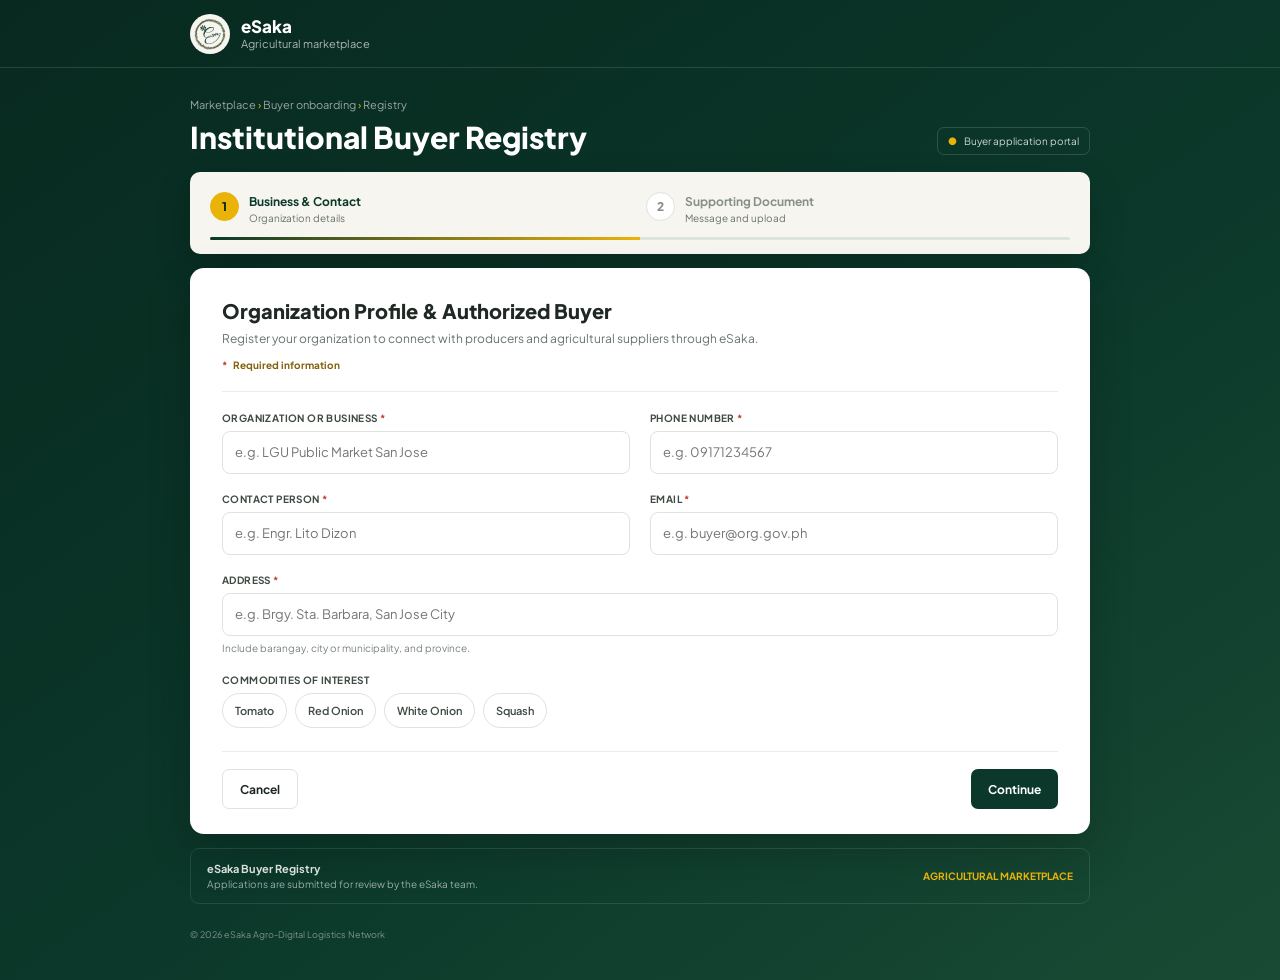
==== commit 4778b459: "Feat: Refactor report summary, add variance remarks panel, fix comment snapshot" ====
--- a/frontend/buyer-registry.html
+++ b/frontend/buyer-registry.html
@@ -470,6 +470,7 @@
     background: linear-gradient(145deg, var(--forest-deep), var(--forest) 56%, #194B34);
     color: var(--ink);
   }
+  
   body { min-height: 100vh; }
   .topbar {
     min-height: 68px;
@@ -550,67 +551,6 @@
   .modal-box h2 { color: var(--forest); }
   .modal-ok { min-width: 100px; }
 
-  .commodity-list {
-    display: flex;
-    flex-wrap: wrap;
-    gap: 20px;
-    align-items: center;
-    margin-top: 6px;
-  }
-
-
-  .commodity-list label {
-    display: inline-flex !important;
-    align-items: center !important;
-    gap: 8px !important;
-    font-size: 13.5px !important;
-    font-weight: 500 !important;
-    text-transform: none !important;
-    color: var(--ink) !important;
-    cursor: pointer !important;
-    background: transparent !important;
-    border: none !important;
-    padding: 0 !important;
-    box-shadow: none !important;
-  }
-
-
-  .commodity-list input[type="checkbox"] {
-    width: 25px !important;
-    height: 25px !important;
-    min-height: auto !important;
-    padding: 0 !important;
-    margin: 0 !important;
-    accent-color: var(--forest);
-    cursor: pointer;
-    appearance: none !important;
-    -webkit-appearance: none !important;
-    background-color: #fff !important;
-    border: 1.5px solid var(--border) !important;
-    border-radius: 3px !important;
-    display: inline-grid !important;
-    place-content: center !important;
-    transform: translateY(1px);
-  }
-
-
-  .commodity-list input[type="checkbox"]::before {
-    content: "";
-    width: 8px;
-    height: 8px;
-    transform: scale(0);
-    transition: 120ms transform ease-in-out;
-    box-shadow: inset 1em 1em var(--forest);
-    transform-origin: center;
-    clip-path: polygon(14% 44%, 0 65%, 50% 100%, 100% 16%, 80% 0%, 43% 62%);
-  }
-
-
-  .commodity-list input[type="checkbox"]:checked::before {
-    transform: scale(1);
-  }
-
-
   @media (max-width: 640px) {
     .topbar { min-height: 60px; padding: 10px 16px; }
     .brand-sub { font-size: 9px; }
@@ -759,24 +699,15 @@
             </div>
 
             <div class="field commodity-field">
-  <label>COMMODITIES OF INTEREST</label>
-  <div class="commodity-list" id="commodityList" aria-label="Choose commodities">
-    <label>
-      <input type="checkbox" name="commodities" value="Tomato"> Tomato
-    </label>
-    <label>
-      <input type="checkbox" name="commodities" value="Red Onion"> Red Onion
-    </label>
-    <label>
-      <input type="checkbox" name="commodities" value="White Onion"> White Onion
-    </label>
-    <label>
-      <input type="checkbox" name="commodities" value="Squash"> Squash
-    </label>
-  </div>
-</div>
-</div>
-
+              <label>COMMODITIES OF INTEREST</label>
+              <div class="commodity-list" id="commodityList" aria-label="Choose commodities">
+                <button class="commodity-chip" type="button" data-commodity="Tomato" aria-pressed="false">Tomato</button>
+                <button class="commodity-chip" type="button" data-commodity="Red Onion" aria-pressed="false">Red Onion</button>
+                <button class="commodity-chip" type="button" data-commodity="White Onion" aria-pressed="false">White Onion</button>
+                <button class="commodity-chip" type="button" data-commodity="Squash" aria-pressed="false">Squash</button>
+              </div>
+            </div>
+          </div>
 
           <div class="card-footer">
             <button
@@ -1005,6 +936,12 @@
   updateProgress(step === step1 ? 1 : 2);
 }
 
+document.querySelectorAll(".commodity-chip").forEach(function(chip) {
+  chip.addEventListener("click", function() {
+    const isSelected = chip.getAttribute("aria-pressed") === "true";
+    chip.setAttribute("aria-pressed", String(!isSelected));
+  });
+});
 
 document.getElementById("cancelStep1").addEventListener("click", function() {
   window.location.href = "index.html";
@@ -1183,8 +1120,8 @@
   formData.append("phone_number", document.getElementById("phoneNumber").value.trim());
   formData.append("email_address", document.getElementById("buyerEmail").value.trim());
   formData.append("address", document.getElementById("address").value.trim());
-  const selectedCommodities = Array.from(document.querySelectorAll('input[name="commodities"]:checked'))
-    .map(function(checkbox) { return checkbox.value; });
+  const selectedCommodities = Array.from(document.querySelectorAll('.commodity-chip[aria-pressed="true"]'))
+    .map(function(chip) { return chip.dataset.commodity; });
   const buyerMessage = document.getElementById("message").value.trim();
   const messageParts = [];
   if (selectedCommodities.length) {
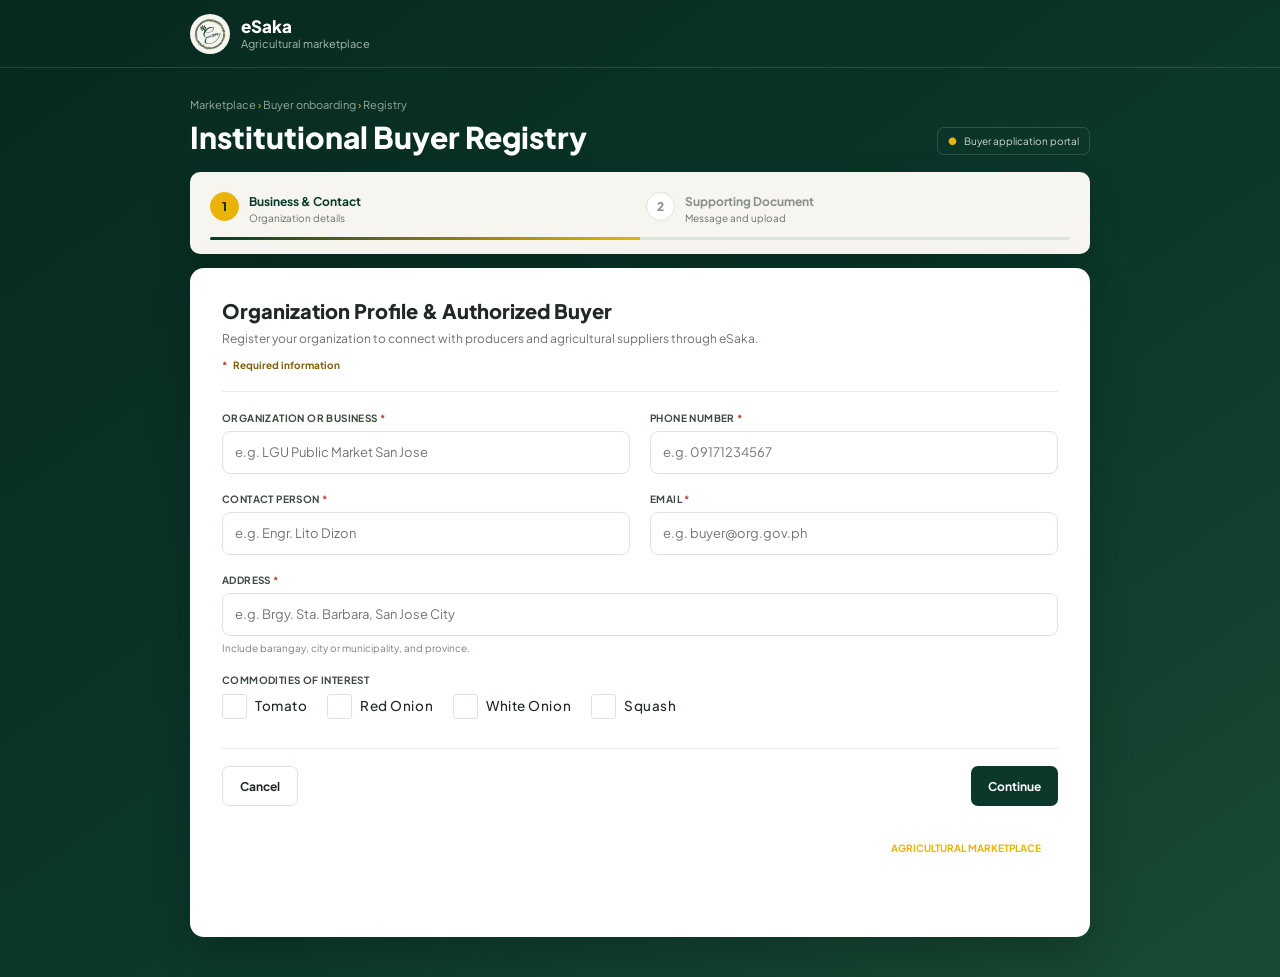
==== commit 4404522b: "fix map and checkbox" ====
--- a/frontend/buyer-registry.html
+++ b/frontend/buyer-registry.html
@@ -551,6 +551,67 @@
   .modal-box h2 { color: var(--forest); }
   .modal-ok { min-width: 100px; }
 
+  .commodity-list {
+    display: flex;
+    flex-wrap: wrap;
+    gap: 20px;
+    align-items: center;
+    margin-top: 6px;
+  }
+
+
+  .commodity-list label {
+    display: inline-flex !important;
+    align-items: center !important;
+    gap: 8px !important;
+    font-size: 13.5px !important;
+    font-weight: 500 !important;
+    text-transform: none !important;
+    color: var(--ink) !important;
+    cursor: pointer !important;
+    background: transparent !important;
+    border: none !important;
+    padding: 0 !important;
+    box-shadow: none !important;
+  }
+
+
+  .commodity-list input[type="checkbox"] {
+    width: 25px !important;
+    height: 25px !important;
+    min-height: auto !important;
+    padding: 0 !important;
+    margin: 0 !important;
+    accent-color: var(--forest);
+    cursor: pointer;
+    appearance: none !important;
+    -webkit-appearance: none !important;
+    background-color: #fff !important;
+    border: 1.5px solid var(--border) !important;
+    border-radius: 3px !important;
+    display: inline-grid !important;
+    place-content: center !important;
+    transform: translateY(1px);
+  }
+
+
+  .commodity-list input[type="checkbox"]::before {
+    content: "";
+    width: 8px;
+    height: 8px;
+    transform: scale(0);
+    transition: 120ms transform ease-in-out;
+    box-shadow: inset 1em 1em var(--forest);
+    transform-origin: center;
+    clip-path: polygon(14% 44%, 0 65%, 50% 100%, 100% 16%, 80% 0%, 43% 62%);
+  }
+
+
+  .commodity-list input[type="checkbox"]:checked::before {
+    transform: scale(1);
+  }
+
+
   @media (max-width: 640px) {
     .topbar { min-height: 60px; padding: 10px 16px; }
     .brand-sub { font-size: 9px; }
@@ -699,15 +760,21 @@
             </div>
 
             <div class="field commodity-field">
-              <label>COMMODITIES OF INTEREST</label>
-              <div class="commodity-list" id="commodityList" aria-label="Choose commodities">
-                <button class="commodity-chip" type="button" data-commodity="Tomato" aria-pressed="false">Tomato</button>
-                <button class="commodity-chip" type="button" data-commodity="Red Onion" aria-pressed="false">Red Onion</button>
-                <button class="commodity-chip" type="button" data-commodity="White Onion" aria-pressed="false">White Onion</button>
-                <button class="commodity-chip" type="button" data-commodity="Squash" aria-pressed="false">Squash</button>
-              </div>
-            </div>
-          </div>
+  <label>COMMODITIES OF INTEREST</label>
+  <div class="commodity-list" id="commodityList" aria-label="Choose commodities">
+    <label>
+      <input type="checkbox" name="commodities" value="Tomato"> Tomato
+    </label>
+    <label>
+      <input type="checkbox" name="commodities" value="Red Onion"> Red Onion
+    </label>
+    <label>
+      <input type="checkbox" name="commodities" value="White Onion"> White Onion
+    </label>
+    <label>
+      <input type="checkbox" name="commodities" value="Squash"> Squash
+    </label>
+  </div>
 
           <div class="card-footer">
             <button
@@ -936,12 +1003,6 @@
   updateProgress(step === step1 ? 1 : 2);
 }
 
-document.querySelectorAll(".commodity-chip").forEach(function(chip) {
-  chip.addEventListener("click", function() {
-    const isSelected = chip.getAttribute("aria-pressed") === "true";
-    chip.setAttribute("aria-pressed", String(!isSelected));
-  });
-});
 
 document.getElementById("cancelStep1").addEventListener("click", function() {
   window.location.href = "index.html";
@@ -1120,8 +1181,8 @@
   formData.append("phone_number", document.getElementById("phoneNumber").value.trim());
   formData.append("email_address", document.getElementById("buyerEmail").value.trim());
   formData.append("address", document.getElementById("address").value.trim());
-  const selectedCommodities = Array.from(document.querySelectorAll('.commodity-chip[aria-pressed="true"]'))
-    .map(function(chip) { return chip.dataset.commodity; });
+  const selectedCommodities = Array.from(document.querySelectorAll('input[name="commodities"]:checked'))
+    .map(function(checkbox) { return checkbox.value; });
   const buyerMessage = document.getElementById("message").value.trim();
   const messageParts = [];
   if (selectedCommodities.length) {
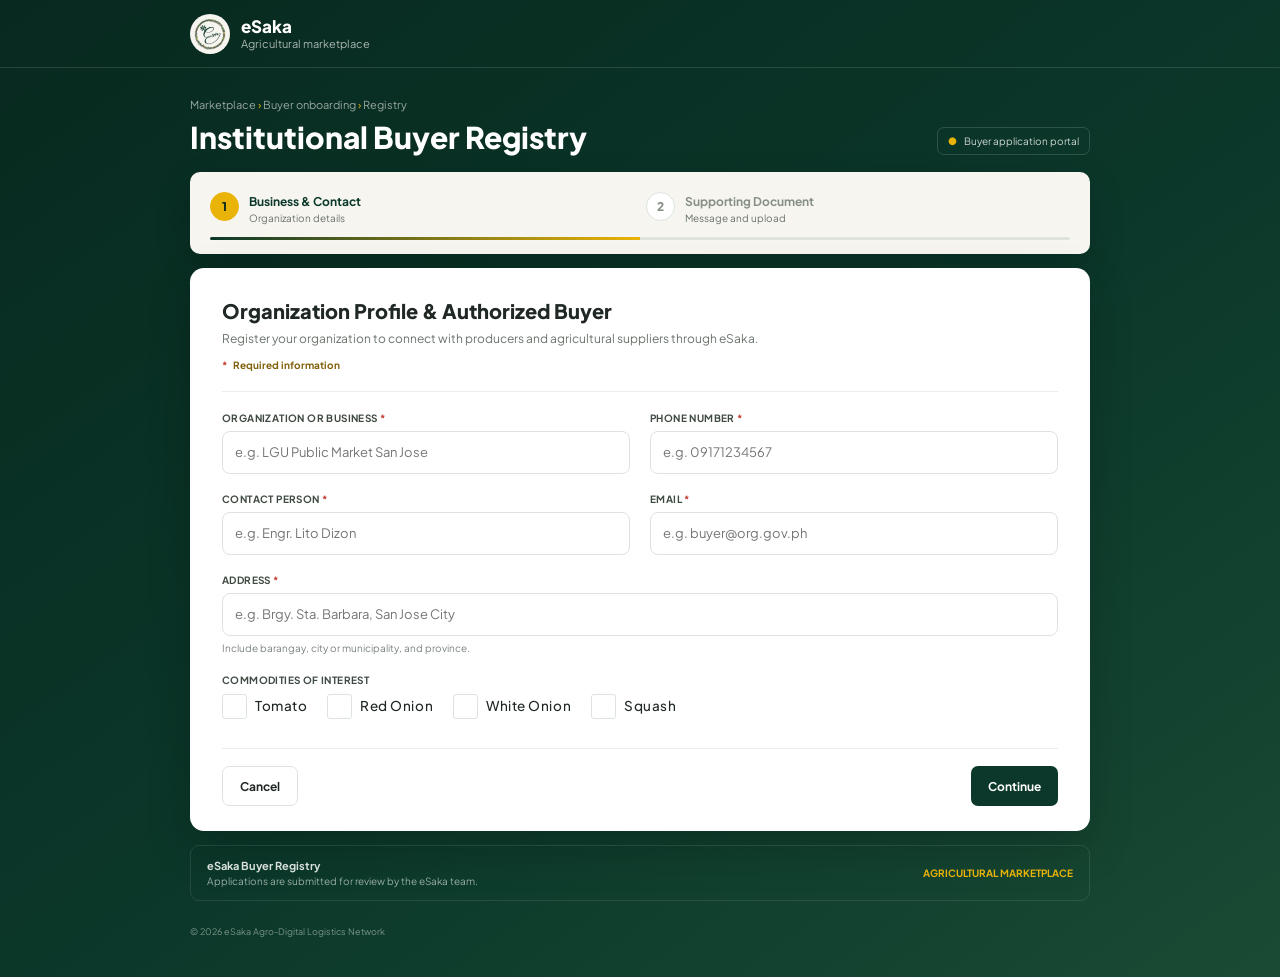
==== commit c33bdd93: "fix da" ====
--- a/frontend/buyer-registry.html
+++ b/frontend/buyer-registry.html
@@ -760,21 +760,23 @@
             </div>
 
             <div class="field commodity-field">
-  <label>COMMODITIES OF INTEREST</label>
-  <div class="commodity-list" id="commodityList" aria-label="Choose commodities">
-    <label>
-      <input type="checkbox" name="commodities" value="Tomato"> Tomato
-    </label>
-    <label>
-      <input type="checkbox" name="commodities" value="Red Onion"> Red Onion
-    </label>
-    <label>
-      <input type="checkbox" name="commodities" value="White Onion"> White Onion
-    </label>
-    <label>
-      <input type="checkbox" name="commodities" value="Squash"> Squash
-    </label>
-  </div>
+              <label>COMMODITIES OF INTEREST</label>
+              <div class="commodity-list" id="commodityList" aria-label="Choose commodities">
+                <label>
+                  <input type="checkbox" name="commodities" value="Tomato"> Tomato
+                </label>
+                <label>
+                  <input type="checkbox" name="commodities" value="Red Onion"> Red Onion
+                </label>
+                <label>
+                  <input type="checkbox" name="commodities" value="White Onion"> White Onion
+                </label>
+                <label>
+                  <input type="checkbox" name="commodities" value="Squash"> Squash
+                </label>
+              </div>
+            </div>
+          </div><!-- ✅ CLOSE form-grid -->
 
           <div class="card-footer">
             <button
@@ -793,7 +795,7 @@
               Continue
             </button>
           </div>
-        </div>
+        </div><!-- ✅ CLOSE step-1 -->
 
         <!-- STEP 2 -->
         <div class="step" id="step-2">
@@ -876,7 +878,7 @@
 
               </div>
             </div>
-          </div>
+          </div><!-- ✅ CLOSE form-grid -->
 
           <div class="card-footer">
             <button
@@ -895,7 +897,7 @@
               Submit Application
             </button>
           </div>
-        </div>
+        </div><!-- ✅ CLOSE step-2 -->
 
       </form>
     </div>
@@ -1181,15 +1183,16 @@
   formData.append("phone_number", document.getElementById("phoneNumber").value.trim());
   formData.append("email_address", document.getElementById("buyerEmail").value.trim());
   formData.append("address", document.getElementById("address").value.trim());
-  const selectedCommodities = Array.from(document.querySelectorAll('input[name="commodities"]:checked'))
-    .map(function(checkbox) { return checkbox.value; });
-  const buyerMessage = document.getElementById("message").value.trim();
-  const messageParts = [];
-  if (selectedCommodities.length) {
-    messageParts.push("Commodities of interest: " + selectedCommodities.join(", "));
-  }
-  if (buyerMessage) messageParts.push(buyerMessage);
-  formData.append("message", messageParts.join("\n\n"));
+ // ✅ Commodities bilang hiwalay na field
+const selectedCommodities = Array.from(
+  document.querySelectorAll('input[name="commodities"]:checked')
+).map(cb => cb.value);
+
+formData.append("commodities", selectedCommodities.join(", "));
+
+// ✅ Message — plain na lang
+const buyerMessage = document.getElementById("message").value.trim();
+if (buyerMessage) formData.append("message", buyerMessage);
   formData.append("document", file);
 
   submitBtn.disabled = true;
